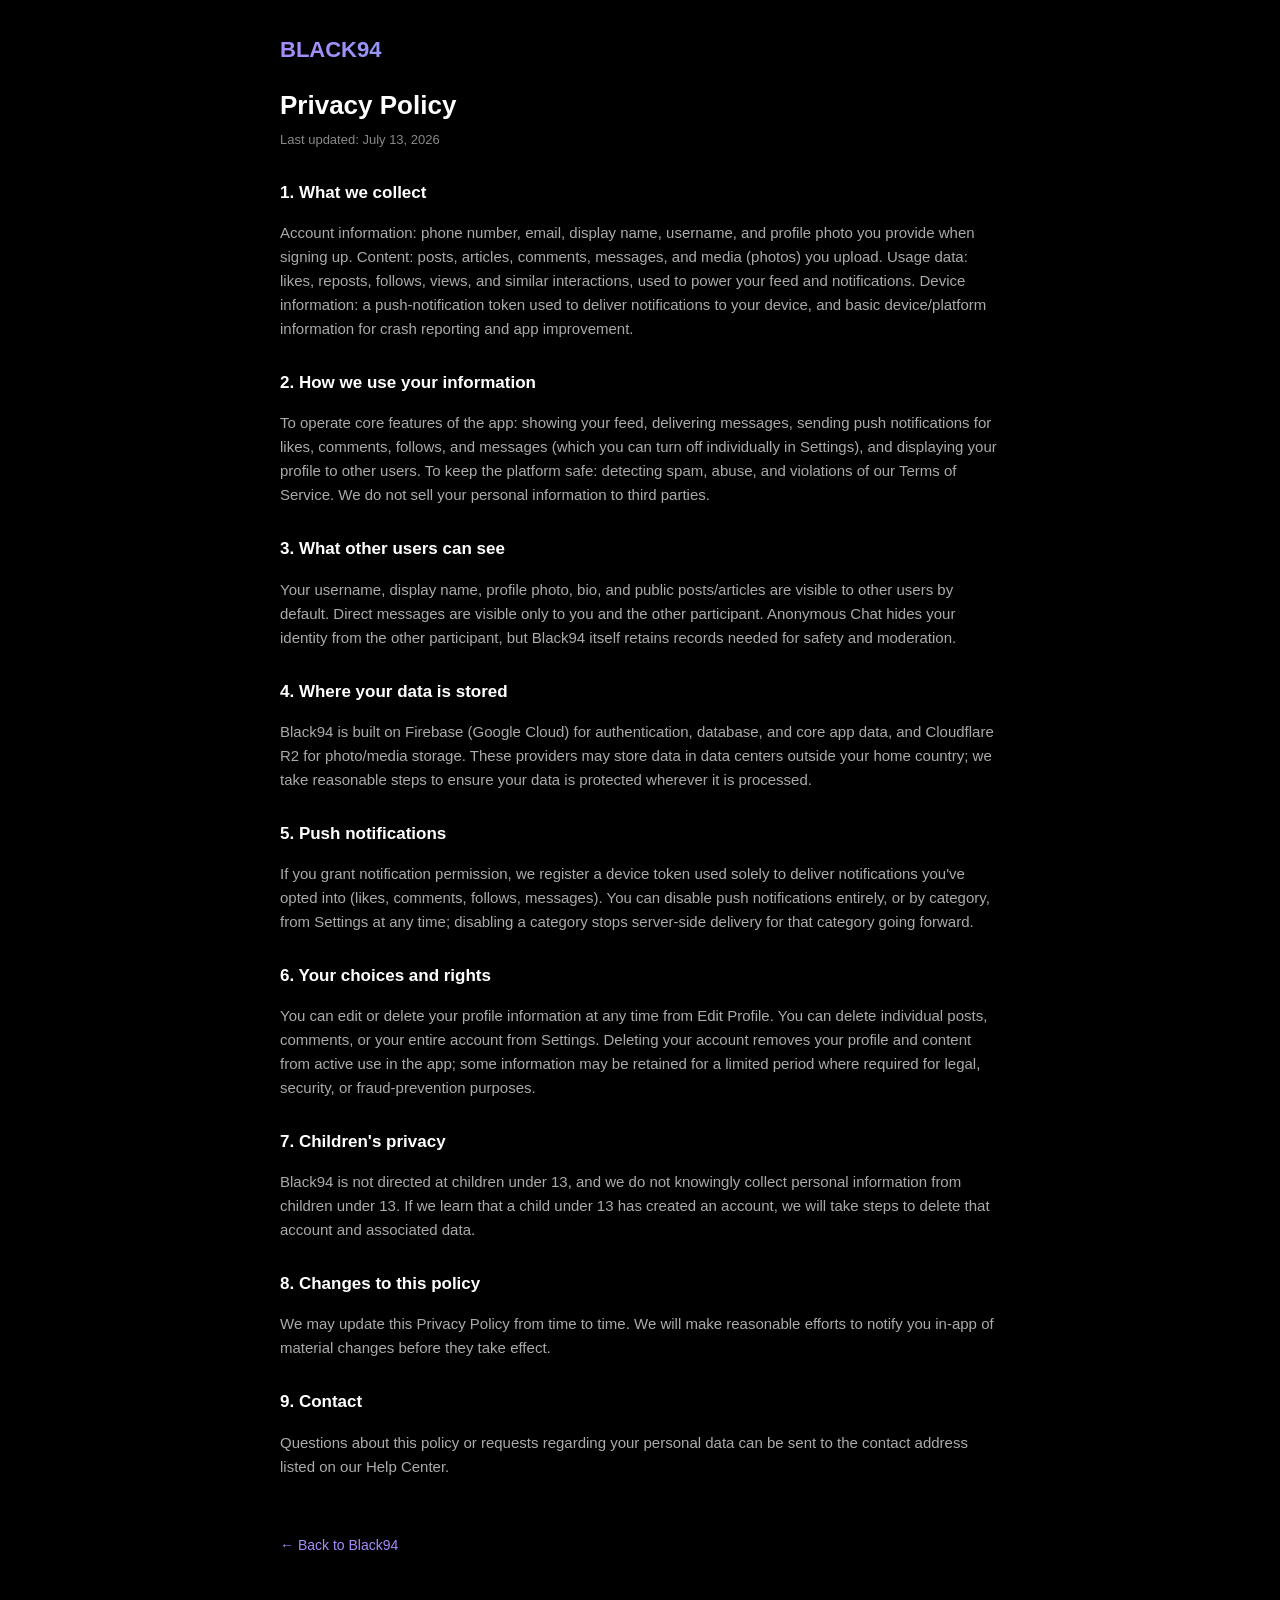
==== public/privacy.html @ 372587d2 "Initial Black94 marketing website Single-page static site matching the app's exact brand identity (p" ====
<!DOCTYPE html>
<html lang="en">
<head>
<meta charset="UTF-8">
<meta name="viewport" content="width=device-width, initial-scale=1.0">
<title>Privacy Policy - Black94</title>
<style>
  :root { color-scheme: dark; }
  body {
    background: #000000;
    color: #ffffff;
    font-family: -apple-system, BlinkMacSystemFont, 'Segoe UI', Roboto, Inter, Arial, sans-serif;
    max-width: 720px;
    margin: 0 auto;
    padding: 32px 20px 80px;
    line-height: 1.6;
  }
  .brand {
    font-weight: 800;
    font-size: 22px;
    background: linear-gradient(90deg, #A78BFA, #22D3EE);
    -webkit-background-clip: text;
    background-clip: text;
    color: transparent;
    margin-bottom: 4px;
  }
  .updated { color: #888888; font-size: 13px; margin-bottom: 28px; }
  h1 { font-size: 26px; margin-bottom: 4px; }
  h2 { font-size: 17px; margin-top: 28px; margin-bottom: 6px; }
  p { color: #aaaaaa; font-size: 15px; }
  a { color: #22D3EE; }
  .back { display: inline-block; margin-top: 40px; color: #A78BFA; text-decoration: none; font-size: 14px; }
</style>
</head>
<body>
  <div class="brand">BLACK94</div>
  <h1>Privacy Policy</h1>
  <div class="updated">Last updated: July 13, 2026</div>
  <h2>1. What we collect</h2>
<p>Account information: phone number, email, display name, username, and profile photo you provide when signing up. Content: posts, articles, comments, messages, and media (photos) you upload. Usage data: likes, reposts, follows, views, and similar interactions, used to power your feed and notifications. Device information: a push-notification token used to deliver notifications to your device, and basic device/platform information for crash reporting and app improvement.</p>
<h2>2. How we use your information</h2>
<p>To operate core features of the app: showing your feed, delivering messages, sending push notifications for likes, comments, follows, and messages (which you can turn off individually in Settings), and displaying your profile to other users. To keep the platform safe: detecting spam, abuse, and violations of our Terms of Service. We do not sell your personal information to third parties.</p>
<h2>3. What other users can see</h2>
<p>Your username, display name, profile photo, bio, and public posts/articles are visible to other users by default. Direct messages are visible only to you and the other participant. Anonymous Chat hides your identity from the other participant, but Black94 itself retains records needed for safety and moderation.</p>
<h2>4. Where your data is stored</h2>
<p>Black94 is built on Firebase (Google Cloud) for authentication, database, and core app data, and Cloudflare R2 for photo/media storage. These providers may store data in data centers outside your home country; we take reasonable steps to ensure your data is protected wherever it is processed.</p>
<h2>5. Push notifications</h2>
<p>If you grant notification permission, we register a device token used solely to deliver notifications you've opted into (likes, comments, follows, messages). You can disable push notifications entirely, or by category, from Settings at any time; disabling a category stops server-side delivery for that category going forward.</p>
<h2>6. Your choices and rights</h2>
<p>You can edit or delete your profile information at any time from Edit Profile. You can delete individual posts, comments, or your entire account from Settings. Deleting your account removes your profile and content from active use in the app; some information may be retained for a limited period where required for legal, security, or fraud-prevention purposes.</p>
<h2>7. Children's privacy</h2>
<p>Black94 is not directed at children under 13, and we do not knowingly collect personal information from children under 13. If we learn that a child under 13 has created an account, we will take steps to delete that account and associated data.</p>
<h2>8. Changes to this policy</h2>
<p>We may update this Privacy Policy from time to time. We will make reasonable efforts to notify you in-app of material changes before they take effect.</p>
<h2>9. Contact</h2>
<p>Questions about this policy or requests regarding your personal data can be sent to the contact address listed on our Help Center.</p>

  <a class="back" href="/">&larr; Back to Black94</a>
</body>
</html>
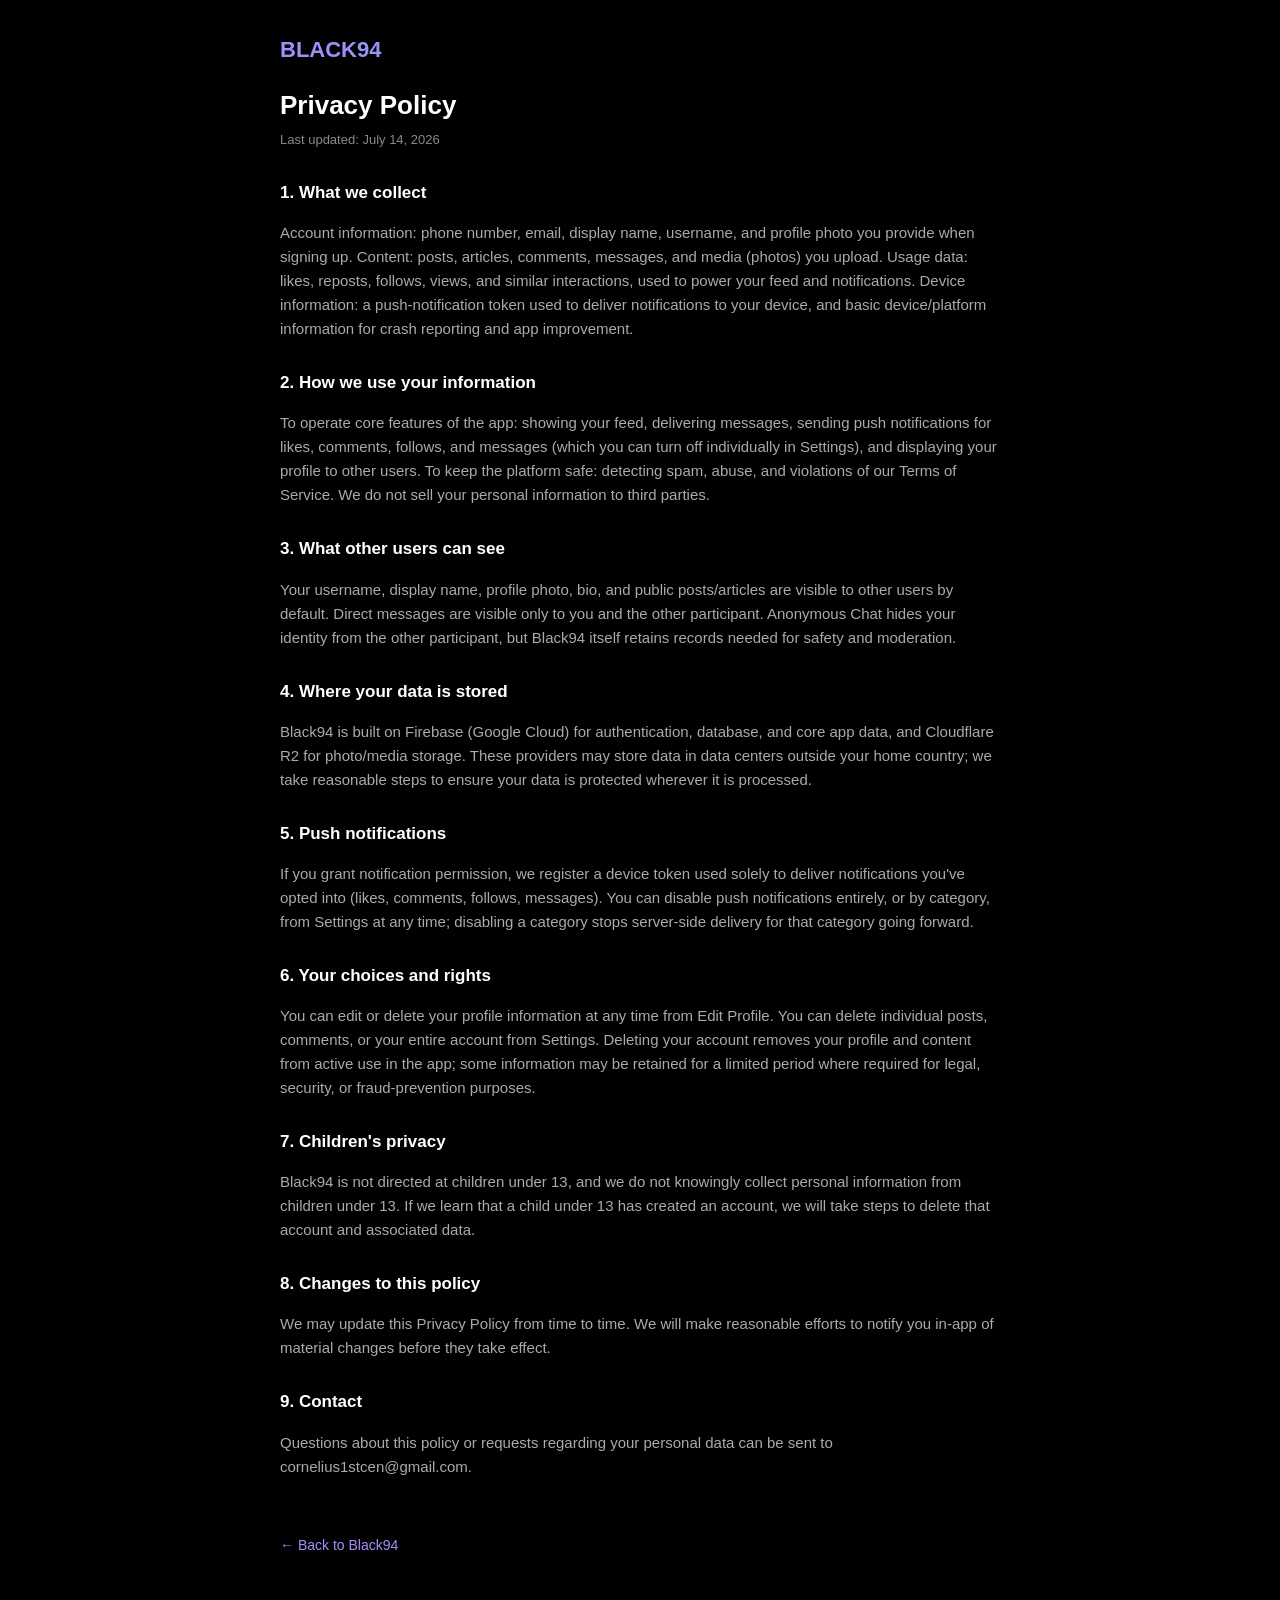
==== commit 484eb655: "Add developer contact email (cornelius1stcen@gmail.com) to Privacy Policy Contact section Regenerate" ====
--- a/public/privacy.html
+++ b/public/privacy.html
@@ -35,7 +35,7 @@
 <body>
   <div class="brand">BLACK94</div>
   <h1>Privacy Policy</h1>
-  <div class="updated">Last updated: July 13, 2026</div>
+  <div class="updated">Last updated: July 14, 2026</div>
   <h2>1. What we collect</h2>
 <p>Account information: phone number, email, display name, username, and profile photo you provide when signing up. Content: posts, articles, comments, messages, and media (photos) you upload. Usage data: likes, reposts, follows, views, and similar interactions, used to power your feed and notifications. Device information: a push-notification token used to deliver notifications to your device, and basic device/platform information for crash reporting and app improvement.</p>
 <h2>2. How we use your information</h2>
@@ -53,7 +53,7 @@
 <h2>8. Changes to this policy</h2>
 <p>We may update this Privacy Policy from time to time. We will make reasonable efforts to notify you in-app of material changes before they take effect.</p>
 <h2>9. Contact</h2>
-<p>Questions about this policy or requests regarding your personal data can be sent to the contact address listed on our Help Center.</p>
+<p>Questions about this policy or requests regarding your personal data can be sent to cornelius1stcen@gmail.com.</p>
 
   <a class="back" href="/">&larr; Back to Black94</a>
 </body>
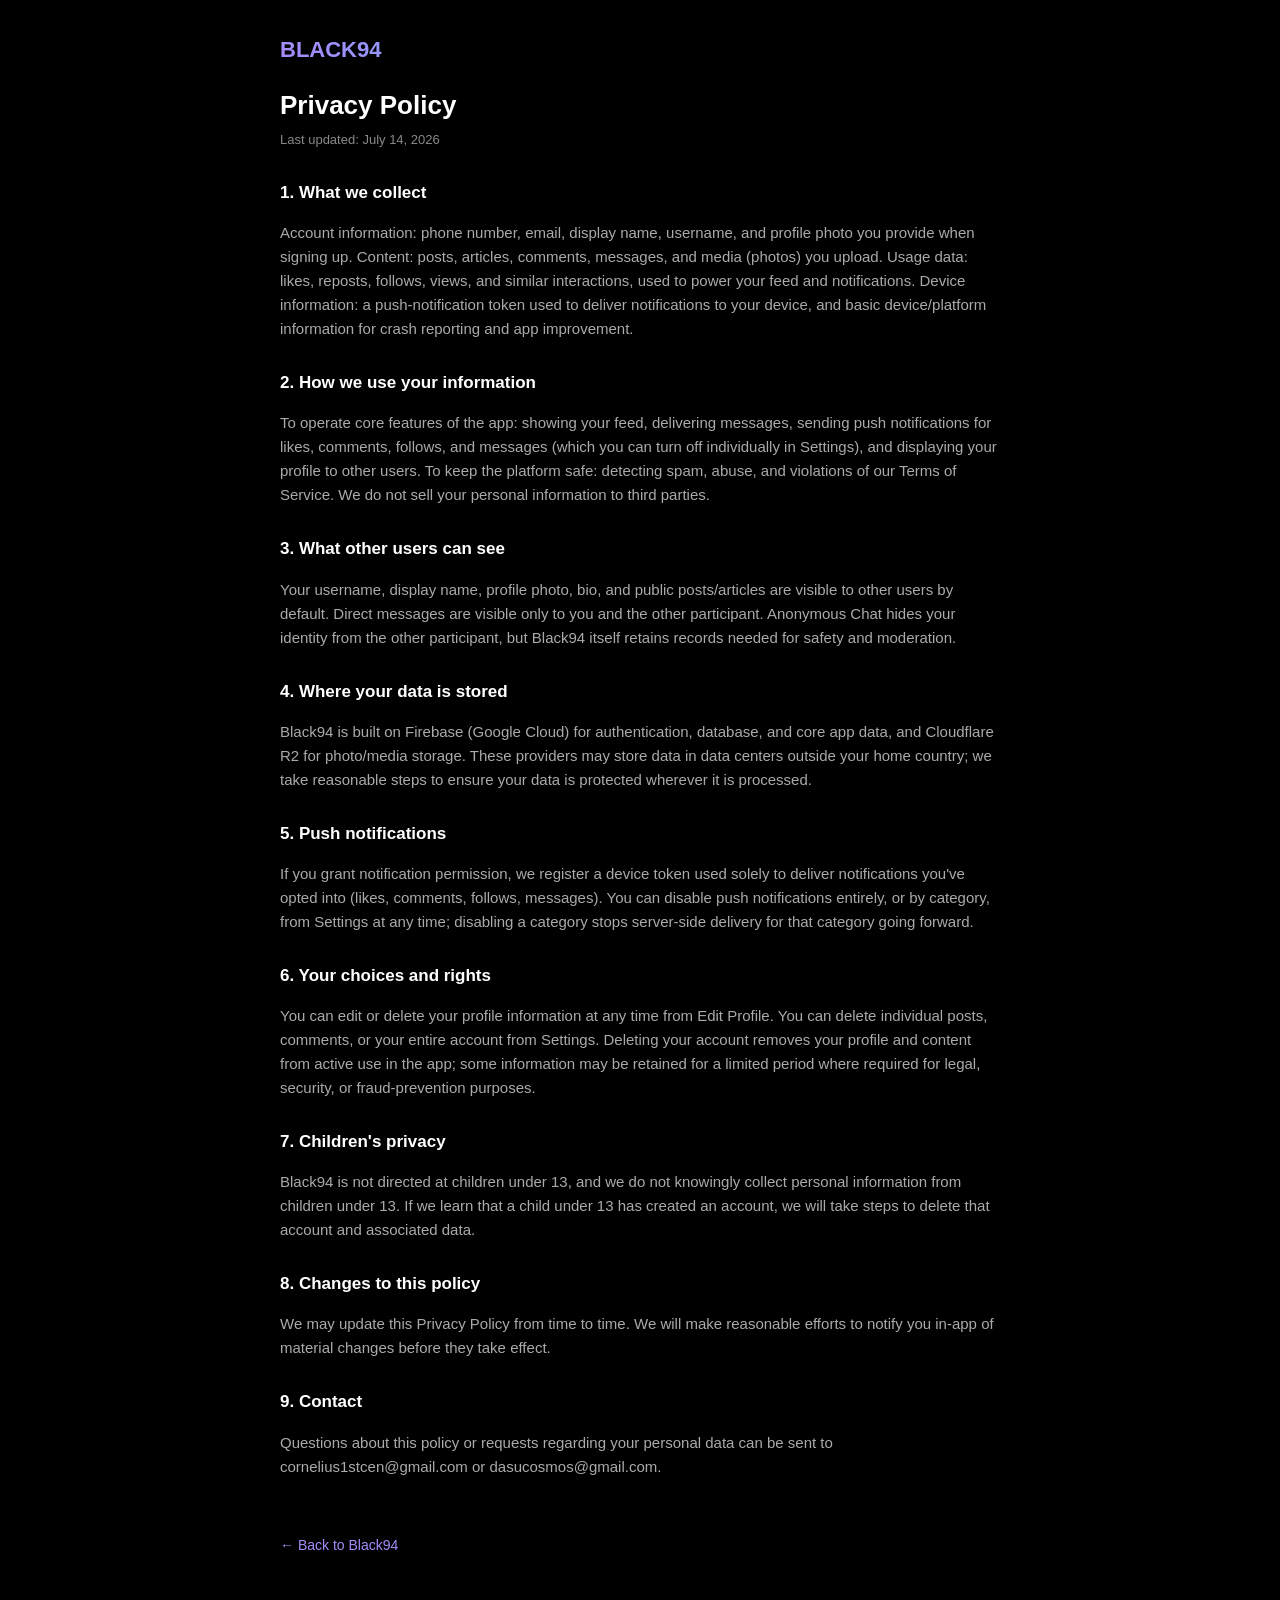
==== commit 8b04efa4: "Add second developer email (dasucosmos@gmail.com) to Privacy Policy Contact section Regenerated from" ====
--- a/public/privacy.html
+++ b/public/privacy.html
@@ -53,7 +53,7 @@
 <h2>8. Changes to this policy</h2>
 <p>We may update this Privacy Policy from time to time. We will make reasonable efforts to notify you in-app of material changes before they take effect.</p>
 <h2>9. Contact</h2>
-<p>Questions about this policy or requests regarding your personal data can be sent to cornelius1stcen@gmail.com.</p>
+<p>Questions about this policy or requests regarding your personal data can be sent to cornelius1stcen@gmail.com or dasucosmos@gmail.com.</p>
 
   <a class="back" href="/">&larr; Back to Black94</a>
 </body>
